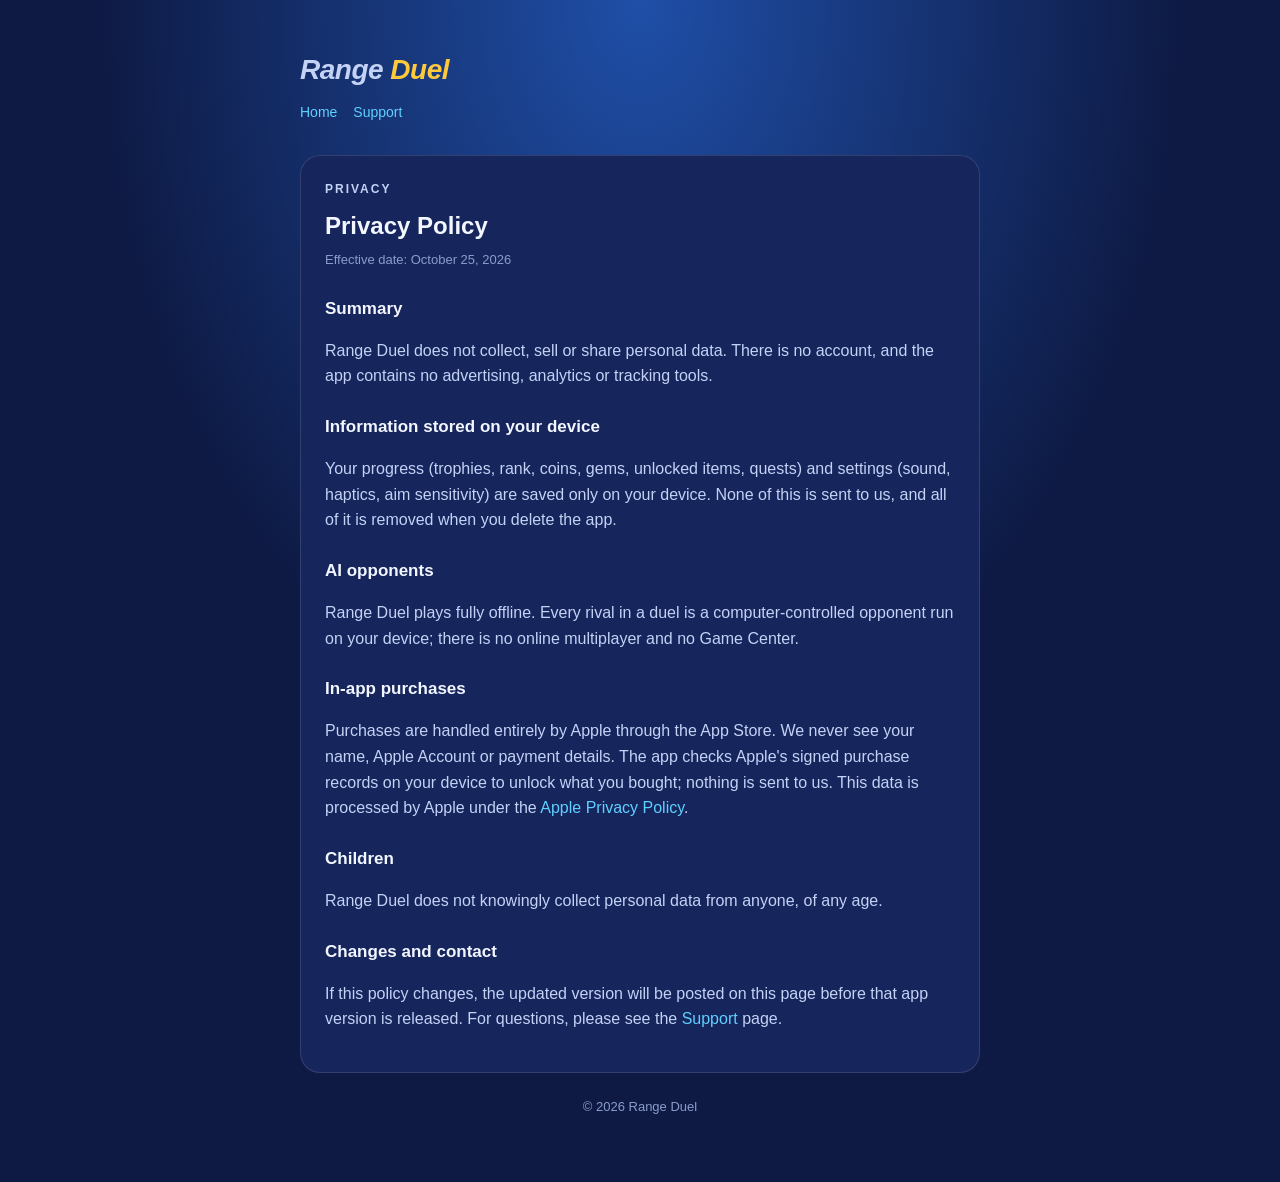
==== privacy.html @ 0dfeb561 "Range Duel support and privacy pages Co-Authored-By: Claude Opus 5.5 <noreply@anthropic.com>" ====
<!doctype html>
<html lang="en">
<head>
  <meta charset="utf-8">
  <meta name="viewport" content="width=device-width, initial-scale=1">
  <title>Range Duel — Privacy Policy</title>
  <link rel="stylesheet" href="style.css">
</head>
<body>
<main>
  <header>
    <p class="brand">Range <span>Duel</span></p>
    <nav><a href="index.html">Home</a><a href="support.html">Support</a></nav>
  </header>

  <section>
    <p class="overline">Privacy</p>
    <h1>Privacy Policy</h1>
    <p class="updated">Effective date: October 25, 2026</p>

    <h2>Summary</h2>
    <p>Range Duel does not collect, sell or share personal data. There is no account, and the app contains no advertising, analytics or tracking tools.</p>

    <h2>Information stored on your device</h2>
    <p>Your progress (trophies, rank, coins, gems, unlocked items, quests) and settings (sound, haptics, aim sensitivity) are saved only on your device. None of this is sent to us, and all of it is removed when you delete the app.</p>

    <h2>AI opponents</h2>
    <p>Range Duel plays fully offline. Every rival in a duel is a computer-controlled opponent run on your device; there is no online multiplayer and no Game Center.</p>

    <h2>In-app purchases</h2>
    <p>Purchases are handled entirely by Apple through the App Store. We never see your name, Apple Account or payment details. The app checks Apple's signed purchase records on your device to unlock what you bought; nothing is sent to us. This data is processed by Apple under the <a href="https://www.apple.com/legal/privacy/">Apple Privacy Policy</a>.</p>

    <h2>Children</h2>
    <p>Range Duel does not knowingly collect personal data from anyone, of any age.</p>

    <h2>Changes and contact</h2>
    <p>If this policy changes, the updated version will be posted on this page before that app version is released. For questions, please see the <a href="support.html">Support</a> page.</p>
  </section>

  <footer>© 2026 Range Duel</footer>
</main>
</body>
</html>
---- style.css ----
:root {
  --bg: #0E1A44;
  --panel: #16255C;
  --gold: #FFC93C;
  --sky: #5FD0FF;
  --text: #F2F6FF;
  --text-2: #C3D2F5;
  --muted: #8A9CCB;
  --stroke: rgba(255, 255, 255, 0.12);
}
* { box-sizing: border-box; }
body {
  margin: 0;
  background: radial-gradient(ellipse at top, #1F4FA8 0%, var(--bg) 60%) fixed, var(--bg);
  color: var(--text);
  font: 16px/1.6 -apple-system, BlinkMacSystemFont, "Segoe UI", Roboto, sans-serif;
}
main { max-width: 720px; margin: 0 auto; padding: 48px 20px 64px; }
header { margin-bottom: 32px; }
.brand { font-weight: 900; font-style: italic; font-size: 28px; letter-spacing: -0.5px; margin: 0; }
.brand span { color: var(--gold); }
nav { margin-top: 8px; font-size: 14px; }
nav a { margin-right: 16px; }
section {
  background: var(--panel);
  border: 1px solid var(--stroke);
  border-radius: 20px;
  padding: 24px;
  margin-bottom: 24px;
}
.overline {
  font-size: 12px; font-weight: 700; letter-spacing: 2px; text-transform: uppercase;
  color: var(--text-2); margin: 0 0 8px;
}
h1 { font-size: 24px; margin: 0 0 4px; }
h2 { font-size: 17px; margin: 24px 0 4px; }
p, li { color: var(--text-2); }
ul { padding-left: 20px; }
.updated { color: var(--muted); font-size: 13px; margin-top: 0; }
a { color: var(--sky); text-decoration: none; }
a:hover { text-decoration: underline; }
footer { color: var(--muted); font-size: 13px; text-align: center; }
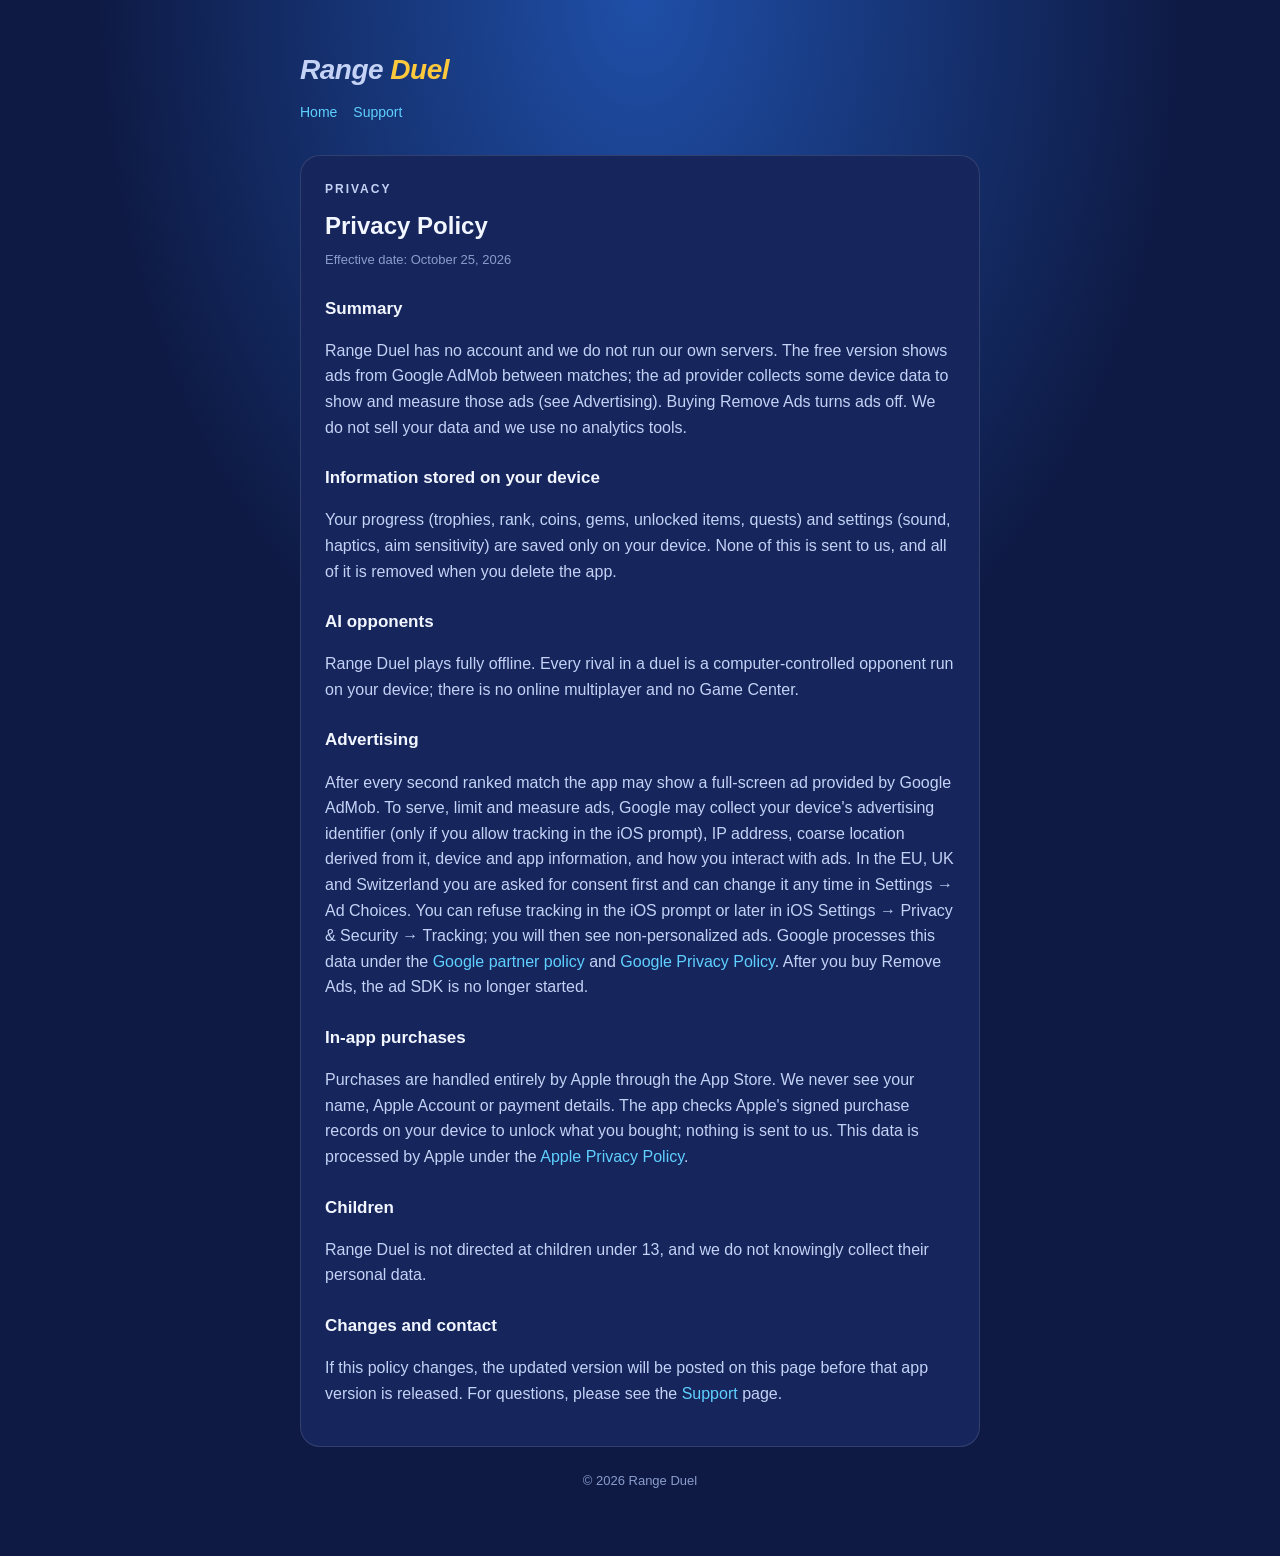
==== commit 92dd7c92: "Privacy policy: Google AdMob ads, ATT and consent, Remove Ads" ====
--- a/privacy.html
+++ b/privacy.html
@@ -19,7 +19,7 @@
     <p class="updated">Effective date: October 25, 2026</p>
 
     <h2>Summary</h2>
-    <p>Range Duel does not collect, sell or share personal data. There is no account, and the app contains no advertising, analytics or tracking tools.</p>
+    <p>Range Duel has no account and we do not run our own servers. The free version shows ads from Google AdMob between matches; the ad provider collects some device data to show and measure those ads (see Advertising). Buying Remove Ads turns ads off. We do not sell your data and we use no analytics tools.</p>
 
     <h2>Information stored on your device</h2>
     <p>Your progress (trophies, rank, coins, gems, unlocked items, quests) and settings (sound, haptics, aim sensitivity) are saved only on your device. None of this is sent to us, and all of it is removed when you delete the app.</p>
@@ -27,11 +27,14 @@
     <h2>AI opponents</h2>
     <p>Range Duel plays fully offline. Every rival in a duel is a computer-controlled opponent run on your device; there is no online multiplayer and no Game Center.</p>
 
+    <h2>Advertising</h2>
+    <p>After every second ranked match the app may show a full-screen ad provided by Google AdMob. To serve, limit and measure ads, Google may collect your device's advertising identifier (only if you allow tracking in the iOS prompt), IP address, coarse location derived from it, device and app information, and how you interact with ads. In the EU, UK and Switzerland you are asked for consent first and can change it any time in Settings → Ad Choices. You can refuse tracking in the iOS prompt or later in iOS Settings → Privacy &amp; Security → Tracking; you will then see non-personalized ads. Google processes this data under the <a href="https://policies.google.com/technologies/partner-sites">Google partner policy</a> and <a href="https://policies.google.com/privacy">Google Privacy Policy</a>. After you buy Remove Ads, the ad SDK is no longer started.</p>
+
     <h2>In-app purchases</h2>
     <p>Purchases are handled entirely by Apple through the App Store. We never see your name, Apple Account or payment details. The app checks Apple's signed purchase records on your device to unlock what you bought; nothing is sent to us. This data is processed by Apple under the <a href="https://www.apple.com/legal/privacy/">Apple Privacy Policy</a>.</p>
 
     <h2>Children</h2>
-    <p>Range Duel does not knowingly collect personal data from anyone, of any age.</p>
+    <p>Range Duel is not directed at children under 13, and we do not knowingly collect their personal data.</p>
 
     <h2>Changes and contact</h2>
     <p>If this policy changes, the updated version will be posted on this page before that app version is released. For questions, please see the <a href="support.html">Support</a> page.</p>
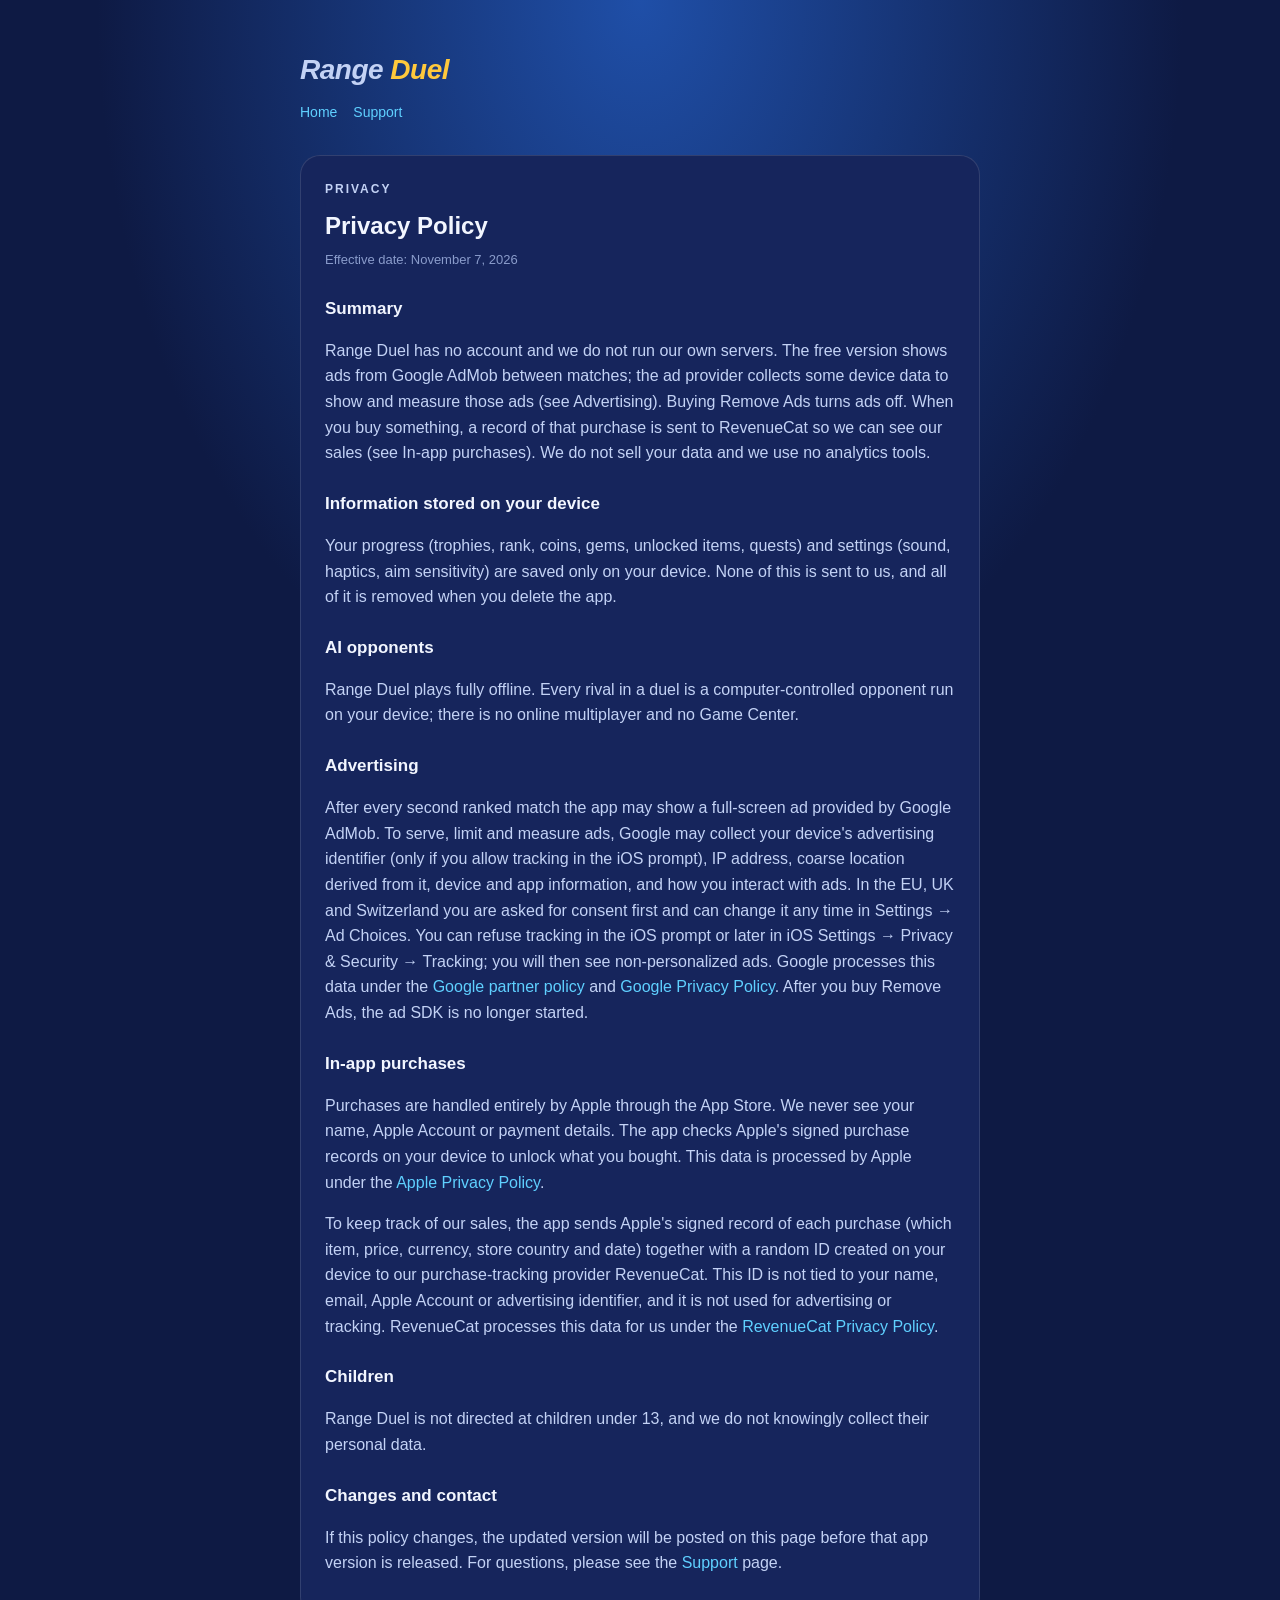
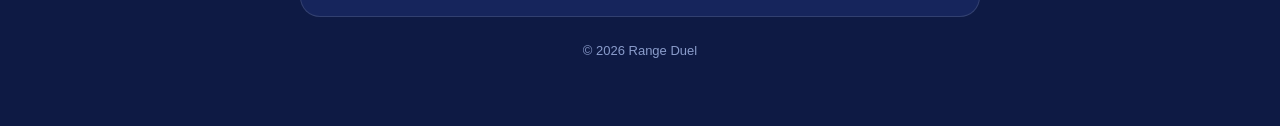
==== commit 40a2009b: "Privacy policy: RevenueCat purchase records (Range Duel 1.1.0)" ====
--- a/privacy.html
+++ b/privacy.html
@@ -16,10 +16,10 @@
   <section>
     <p class="overline">Privacy</p>
     <h1>Privacy Policy</h1>
-    <p class="updated">Effective date: October 25, 2026</p>
+    <p class="updated">Effective date: November 7, 2026</p>
 
     <h2>Summary</h2>
-    <p>Range Duel has no account and we do not run our own servers. The free version shows ads from Google AdMob between matches; the ad provider collects some device data to show and measure those ads (see Advertising). Buying Remove Ads turns ads off. We do not sell your data and we use no analytics tools.</p>
+    <p>Range Duel has no account and we do not run our own servers. The free version shows ads from Google AdMob between matches; the ad provider collects some device data to show and measure those ads (see Advertising). Buying Remove Ads turns ads off. When you buy something, a record of that purchase is sent to RevenueCat so we can see our sales (see In-app purchases). We do not sell your data and we use no analytics tools.</p>
 
     <h2>Information stored on your device</h2>
     <p>Your progress (trophies, rank, coins, gems, unlocked items, quests) and settings (sound, haptics, aim sensitivity) are saved only on your device. None of this is sent to us, and all of it is removed when you delete the app.</p>
@@ -31,7 +31,8 @@
     <p>After every second ranked match the app may show a full-screen ad provided by Google AdMob. To serve, limit and measure ads, Google may collect your device's advertising identifier (only if you allow tracking in the iOS prompt), IP address, coarse location derived from it, device and app information, and how you interact with ads. In the EU, UK and Switzerland you are asked for consent first and can change it any time in Settings → Ad Choices. You can refuse tracking in the iOS prompt or later in iOS Settings → Privacy &amp; Security → Tracking; you will then see non-personalized ads. Google processes this data under the <a href="https://policies.google.com/technologies/partner-sites">Google partner policy</a> and <a href="https://policies.google.com/privacy">Google Privacy Policy</a>. After you buy Remove Ads, the ad SDK is no longer started.</p>
 
     <h2>In-app purchases</h2>
-    <p>Purchases are handled entirely by Apple through the App Store. We never see your name, Apple Account or payment details. The app checks Apple's signed purchase records on your device to unlock what you bought; nothing is sent to us. This data is processed by Apple under the <a href="https://www.apple.com/legal/privacy/">Apple Privacy Policy</a>.</p>
+    <p>Purchases are handled entirely by Apple through the App Store. We never see your name, Apple Account or payment details. The app checks Apple's signed purchase records on your device to unlock what you bought. This data is processed by Apple under the <a href="https://www.apple.com/legal/privacy/">Apple Privacy Policy</a>.</p>
+    <p>To keep track of our sales, the app sends Apple's signed record of each purchase (which item, price, currency, store country and date) together with a random ID created on your device to our purchase-tracking provider RevenueCat. This ID is not tied to your name, email, Apple Account or advertising identifier, and it is not used for advertising or tracking. RevenueCat processes this data for us under the <a href="https://www.revenuecat.com/privacy">RevenueCat Privacy Policy</a>.</p>
 
     <h2>Children</h2>
     <p>Range Duel is not directed at children under 13, and we do not knowingly collect their personal data.</p>
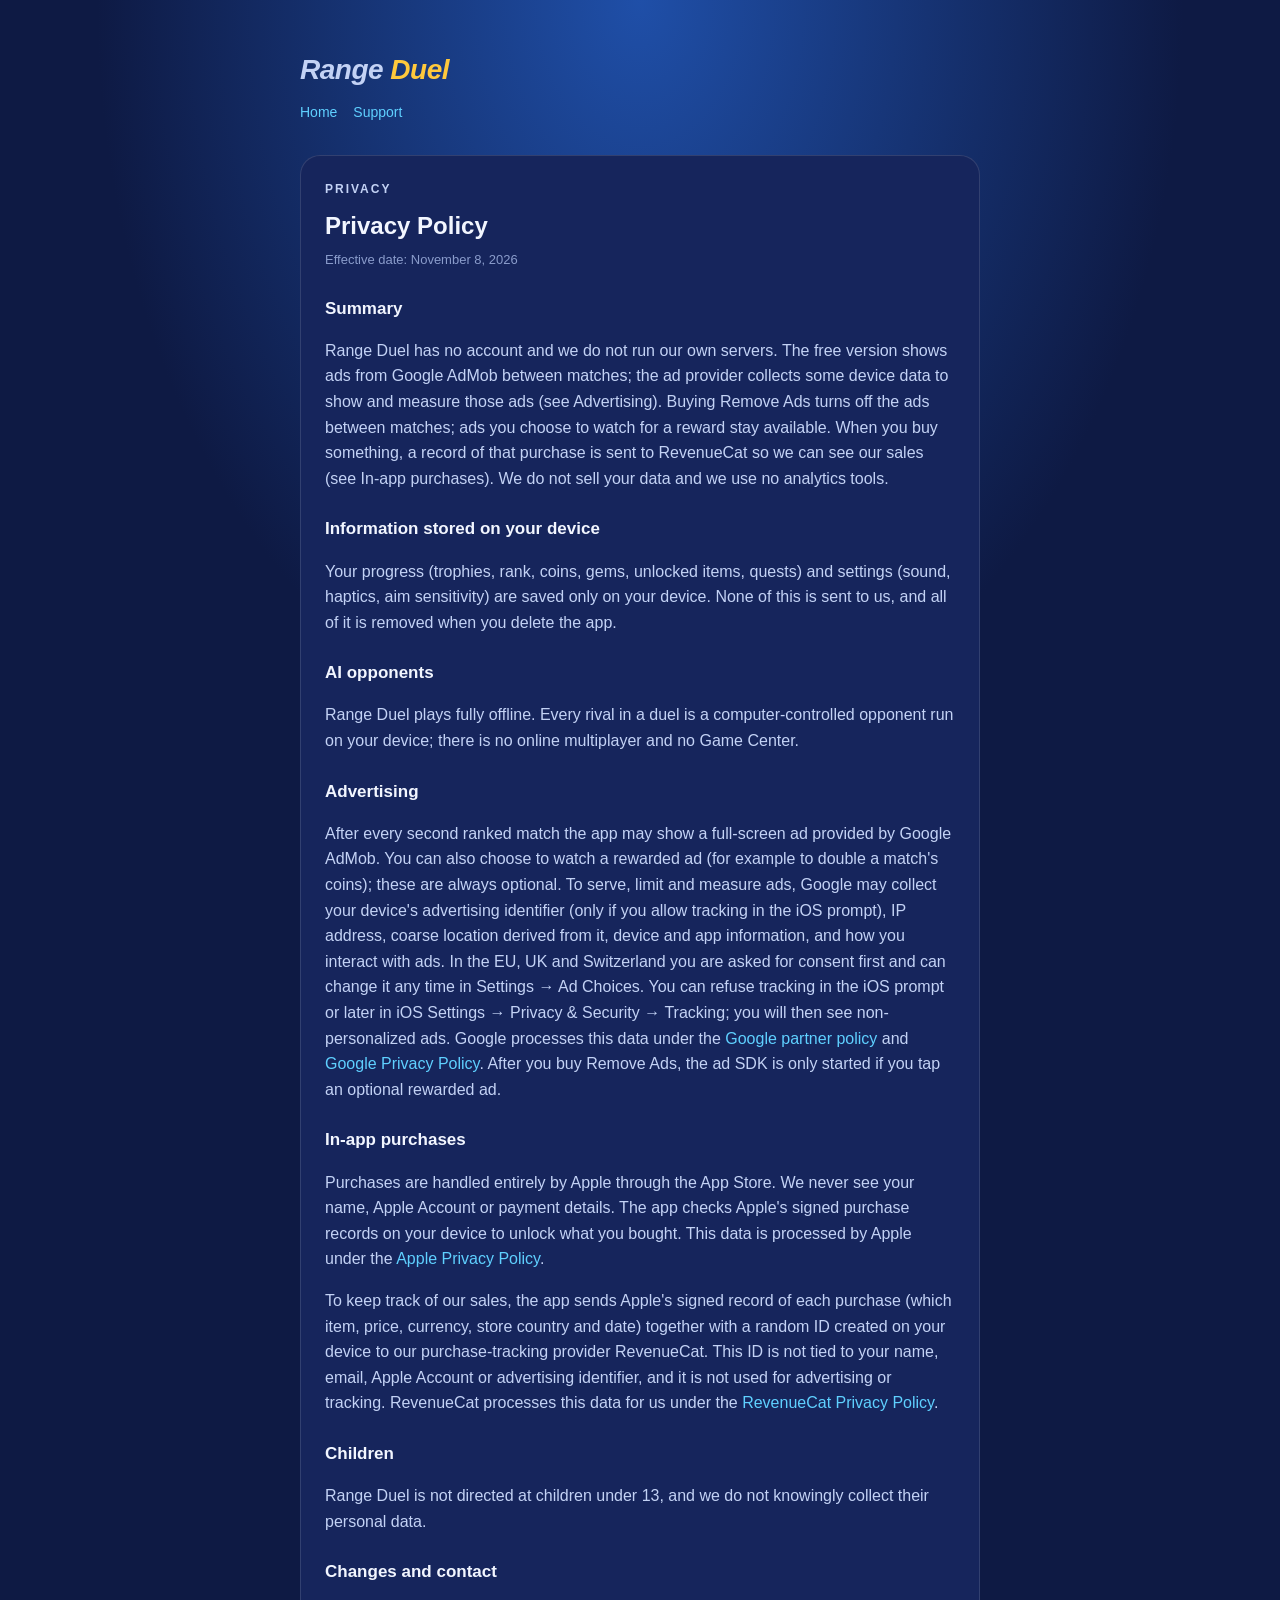
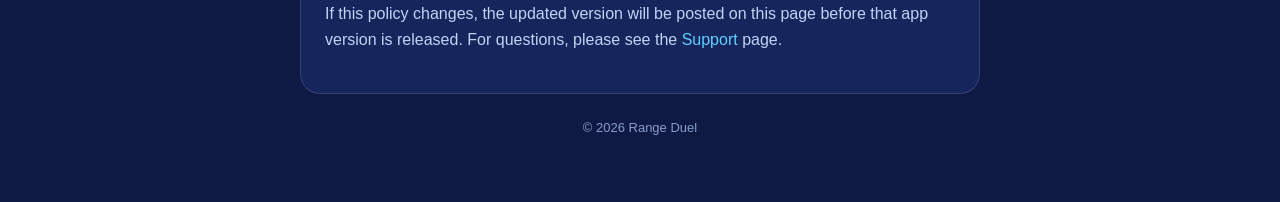
==== commit 8012bfa9: "Privacy: optional rewarded ads (1.1.1) Co-Authored-By: Claude Opus 5.5 <noreply@anthropic.com>" ====
--- a/privacy.html
+++ b/privacy.html
@@ -16,10 +16,10 @@
   <section>
     <p class="overline">Privacy</p>
     <h1>Privacy Policy</h1>
-    <p class="updated">Effective date: November 7, 2026</p>
+    <p class="updated">Effective date: November 8, 2026</p>
 
     <h2>Summary</h2>
-    <p>Range Duel has no account and we do not run our own servers. The free version shows ads from Google AdMob between matches; the ad provider collects some device data to show and measure those ads (see Advertising). Buying Remove Ads turns ads off. When you buy something, a record of that purchase is sent to RevenueCat so we can see our sales (see In-app purchases). We do not sell your data and we use no analytics tools.</p>
+    <p>Range Duel has no account and we do not run our own servers. The free version shows ads from Google AdMob between matches; the ad provider collects some device data to show and measure those ads (see Advertising). Buying Remove Ads turns off the ads between matches; ads you choose to watch for a reward stay available. When you buy something, a record of that purchase is sent to RevenueCat so we can see our sales (see In-app purchases). We do not sell your data and we use no analytics tools.</p>
 
     <h2>Information stored on your device</h2>
     <p>Your progress (trophies, rank, coins, gems, unlocked items, quests) and settings (sound, haptics, aim sensitivity) are saved only on your device. None of this is sent to us, and all of it is removed when you delete the app.</p>
@@ -28,7 +28,7 @@
     <p>Range Duel plays fully offline. Every rival in a duel is a computer-controlled opponent run on your device; there is no online multiplayer and no Game Center.</p>
 
     <h2>Advertising</h2>
-    <p>After every second ranked match the app may show a full-screen ad provided by Google AdMob. To serve, limit and measure ads, Google may collect your device's advertising identifier (only if you allow tracking in the iOS prompt), IP address, coarse location derived from it, device and app information, and how you interact with ads. In the EU, UK and Switzerland you are asked for consent first and can change it any time in Settings → Ad Choices. You can refuse tracking in the iOS prompt or later in iOS Settings → Privacy &amp; Security → Tracking; you will then see non-personalized ads. Google processes this data under the <a href="https://policies.google.com/technologies/partner-sites">Google partner policy</a> and <a href="https://policies.google.com/privacy">Google Privacy Policy</a>. After you buy Remove Ads, the ad SDK is no longer started.</p>
+    <p>After every second ranked match the app may show a full-screen ad provided by Google AdMob. You can also choose to watch a rewarded ad (for example to double a match's coins); these are always optional. To serve, limit and measure ads, Google may collect your device's advertising identifier (only if you allow tracking in the iOS prompt), IP address, coarse location derived from it, device and app information, and how you interact with ads. In the EU, UK and Switzerland you are asked for consent first and can change it any time in Settings → Ad Choices. You can refuse tracking in the iOS prompt or later in iOS Settings → Privacy &amp; Security → Tracking; you will then see non-personalized ads. Google processes this data under the <a href="https://policies.google.com/technologies/partner-sites">Google partner policy</a> and <a href="https://policies.google.com/privacy">Google Privacy Policy</a>. After you buy Remove Ads, the ad SDK is only started if you tap an optional rewarded ad.</p>
 
     <h2>In-app purchases</h2>
     <p>Purchases are handled entirely by Apple through the App Store. We never see your name, Apple Account or payment details. The app checks Apple's signed purchase records on your device to unlock what you bought. This data is processed by Apple under the <a href="https://www.apple.com/legal/privacy/">Apple Privacy Policy</a>.</p>
